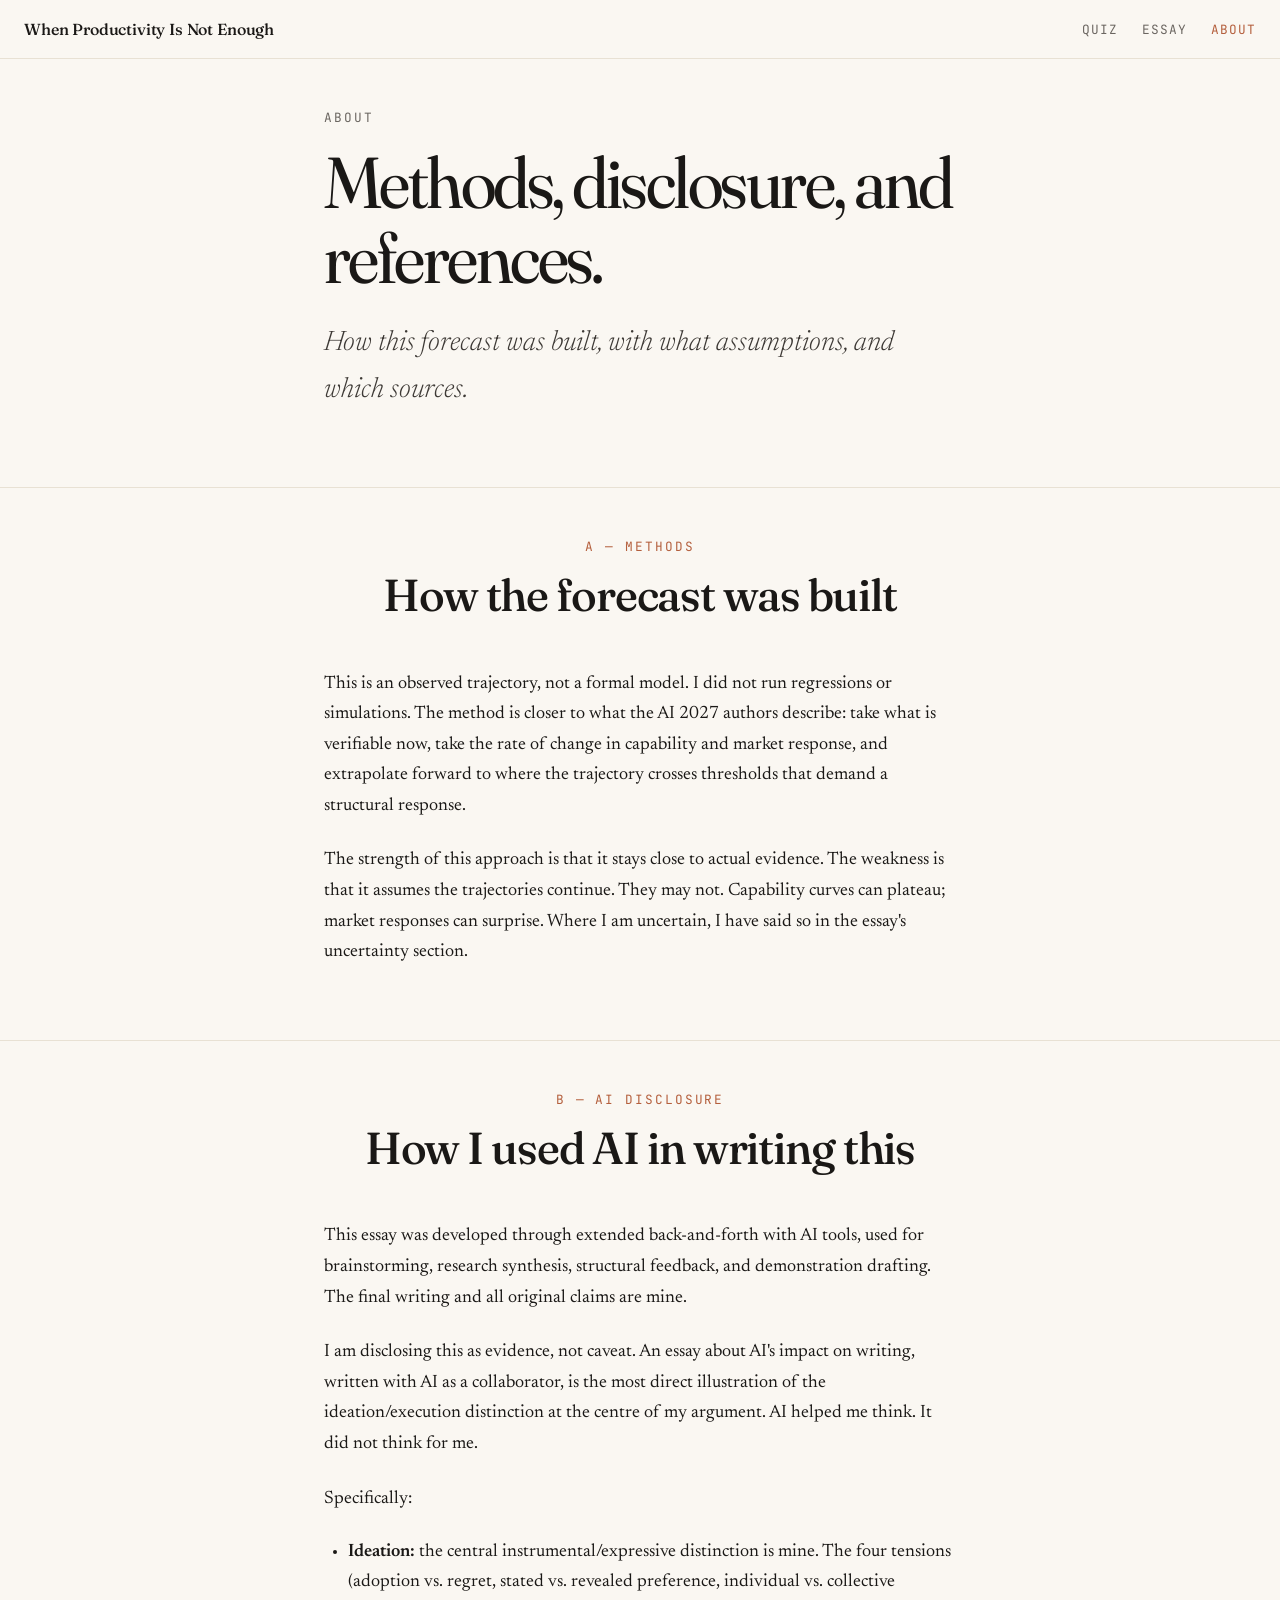
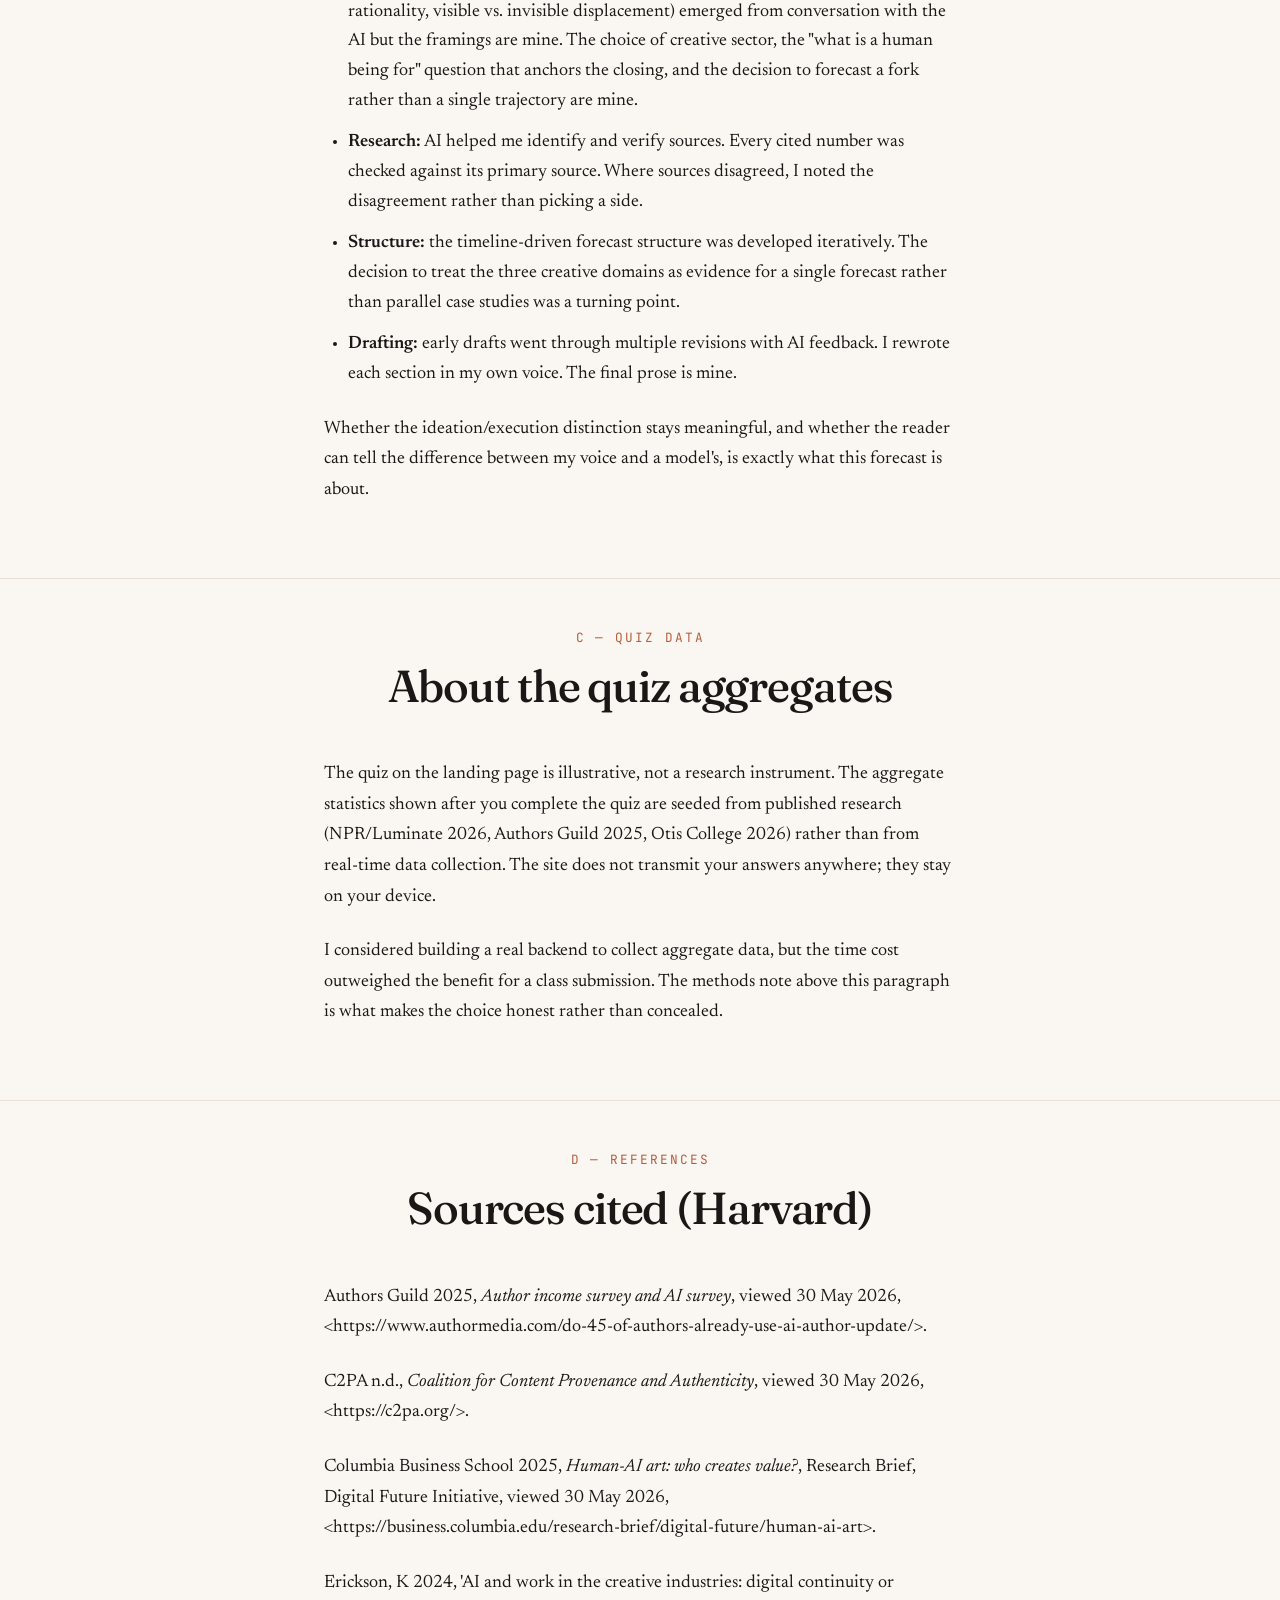
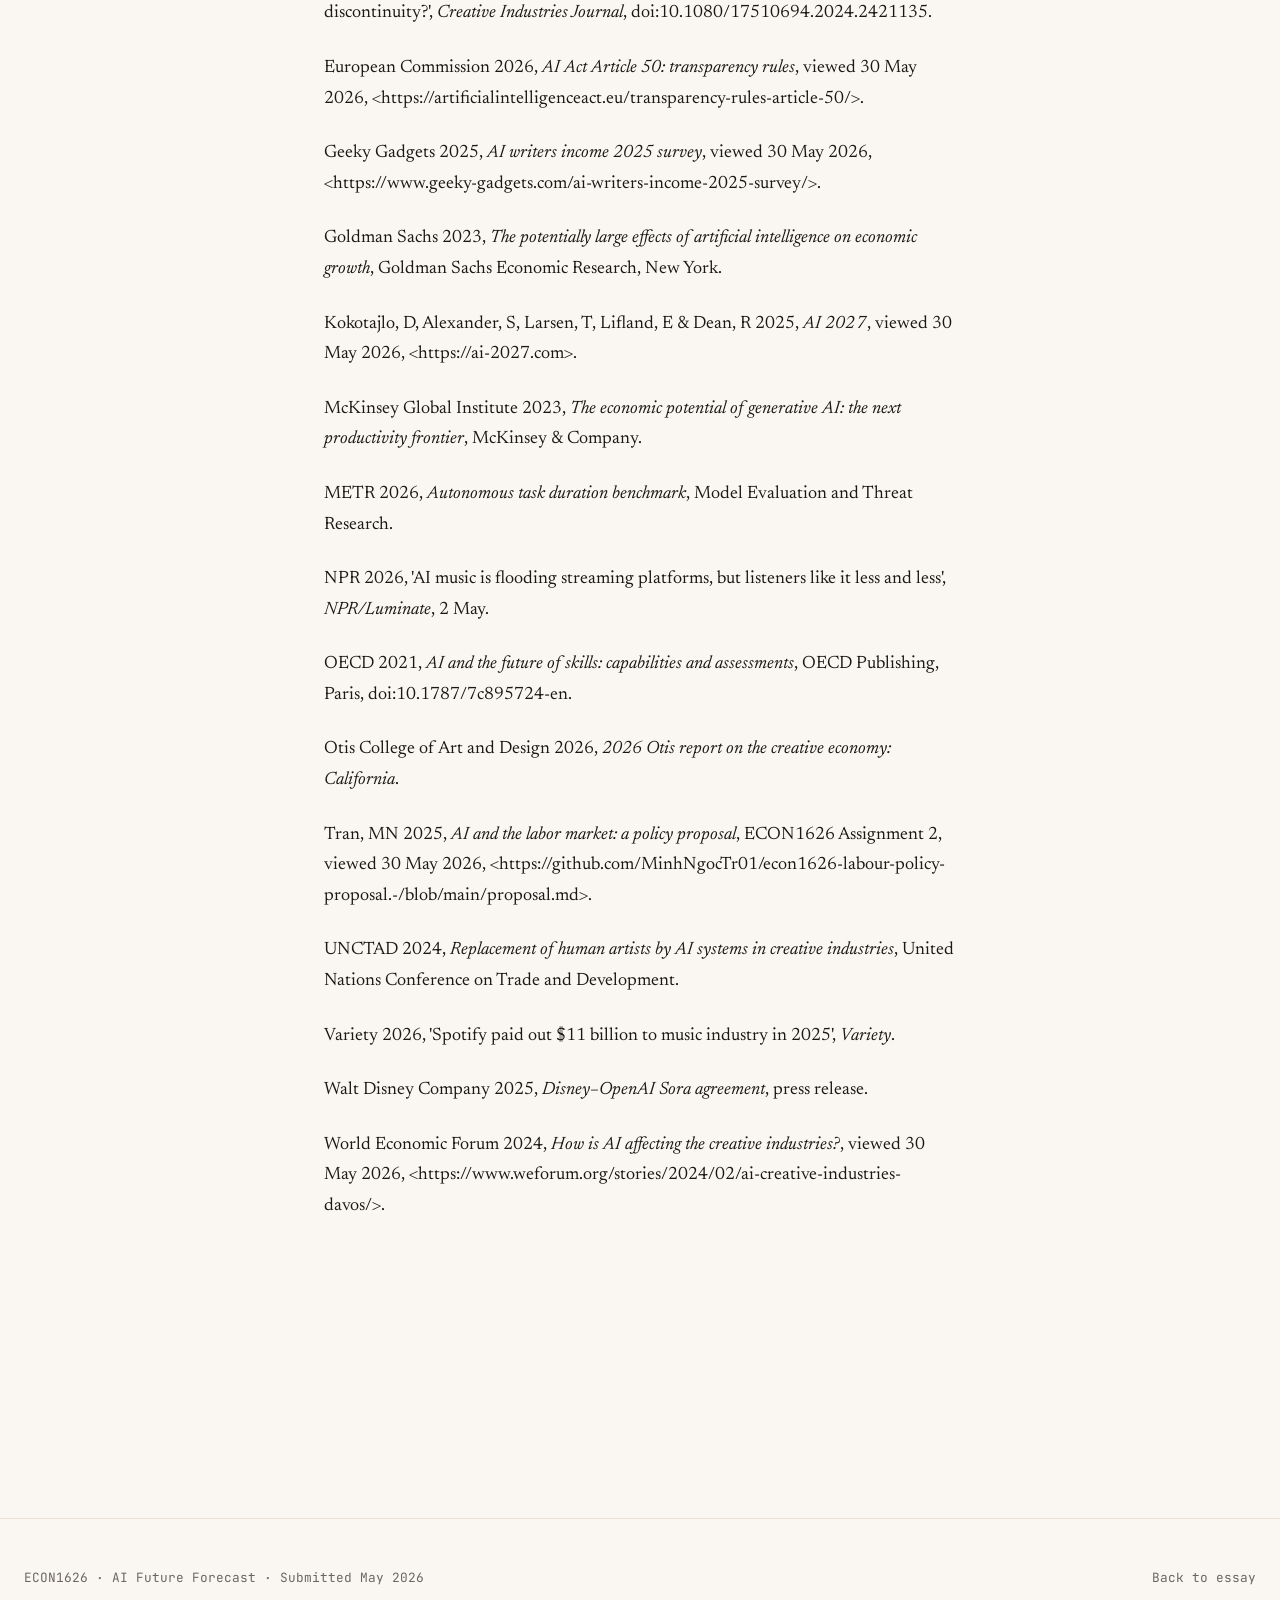
==== about.html @ c0d79f48 "Upload about.html file Methods, disclosure, and references." ====
<!DOCTYPE html>
<html lang="en">
<head>
  <meta charset="UTF-8" />
  <meta name="viewport" content="width=device-width, initial-scale=1.0" />
  <title>About — When Productivity Is Not Enough</title>
  <link rel="stylesheet" href="css/base.css" />
  <link rel="stylesheet" href="css/components.css" />
</head>
<body>

  <header class="site-header">
    <div class="site-header-inner">
      <a href="index.html" class="site-title">When Productivity Is Not Enough</a>
      <nav class="site-nav">
        <a href="index.html">Quiz</a>
        <a href="forecast.html">Essay</a>
        <a href="about.html" class="active">About</a>
      </nav>
    </div>
  </header>

  <main class="essay-body">
    <section class="hero">
      <div class="prose">
        <span class="label">About</span>
        <h1>Methods, disclosure, and references.</h1>
        <p class="subtitle">How this forecast was built, with what assumptions, and which sources.</p>
      </div>
    </section>

    <section>
      <div class="section-intro">
        <span class="label">A — Methods</span>
        <h2>How the forecast was built</h2>
      </div>
      <div class="prose">
        <p>This is an observed trajectory, not a formal model. I did not run regressions or simulations. The method is closer to what the AI 2027 authors describe: take what is verifiable now, take the rate of change in capability and market response, and extrapolate forward to where the trajectory crosses thresholds that demand a structural response.</p>

        <p>The strength of this approach is that it stays close to actual evidence. The weakness is that it assumes the trajectories continue. They may not. Capability curves can plateau; market responses can surprise. Where I am uncertain, I have said so in the essay's uncertainty section.</p>
      </div>
    </section>

    <section>
      <div class="section-intro">
        <span class="label">B — AI Disclosure</span>
        <h2>How I used AI in writing this</h2>
      </div>
      <div class="prose">
        <p>This essay was developed through extended back-and-forth with AI tools, used for brainstorming, research synthesis, structural feedback, and demonstration drafting. The final writing and all original claims are mine.</p>

        <p>I am disclosing this as evidence, not caveat. An essay about AI's impact on writing, written with AI as a collaborator, is the most direct illustration of the ideation/execution distinction at the centre of my argument. AI helped me think. It did not think for me.</p>

        <p>Specifically:</p>
        <ul>
          <li><strong>Ideation:</strong> the central instrumental/expressive distinction is mine. The four tensions (adoption vs. regret, stated vs. revealed preference, individual vs. collective rationality, visible vs. invisible displacement) emerged from conversation with the AI but the framings are mine. The choice of creative sector, the "what is a human being for" question that anchors the closing, and the decision to forecast a fork rather than a single trajectory are mine.</li>
          <li><strong>Research:</strong> AI helped me identify and verify sources. Every cited number was checked against its primary source. Where sources disagreed, I noted the disagreement rather than picking a side.</li>
          <li><strong>Structure:</strong> the timeline-driven forecast structure was developed iteratively. The decision to treat the three creative domains as evidence for a single forecast rather than parallel case studies was a turning point.</li>
          <li><strong>Drafting:</strong> early drafts went through multiple revisions with AI feedback. I rewrote each section in my own voice. The final prose is mine.</li>
        </ul>

        <p>Whether the ideation/execution distinction stays meaningful, and whether the reader can tell the difference between my voice and a model's, is exactly what this forecast is about.</p>
      </div>
    </section>

    <section>
      <div class="section-intro">
        <span class="label">C — Quiz Data</span>
        <h2>About the quiz aggregates</h2>
      </div>
      <div class="prose">
        <p>The quiz on the landing page is illustrative, not a research instrument. The aggregate statistics shown after you complete the quiz are seeded from published research (NPR/Luminate 2026, Authors Guild 2025, Otis College 2026) rather than from real-time data collection. The site does not transmit your answers anywhere; they stay on your device.</p>

        <p>I considered building a real backend to collect aggregate data, but the time cost outweighed the benefit for a class submission. The methods note above this paragraph is what makes the choice honest rather than concealed.</p>
      </div>
    </section>

    <section>
      <div class="section-intro">
        <span class="label">D — References</span>
        <h2>Sources cited (Harvard)</h2>
      </div>
      <div class="prose" style="font-size:var(--size-sm);line-height:1.6;">
        <p>Authors Guild 2025, <em>Author income survey and AI survey</em>, viewed 30 May 2026, &lt;https://www.authormedia.com/do-45-of-authors-already-use-ai-author-update/&gt;.</p>

        <p>C2PA n.d., <em>Coalition for Content Provenance and Authenticity</em>, viewed 30 May 2026, &lt;https://c2pa.org/&gt;.</p>

        <p>Columbia Business School 2025, <em>Human-AI art: who creates value?</em>, Research Brief, Digital Future Initiative, viewed 30 May 2026, &lt;https://business.columbia.edu/research-brief/digital-future/human-ai-art&gt;.</p>

        <p>Erickson, K 2024, 'AI and work in the creative industries: digital continuity or discontinuity?', <em>Creative Industries Journal</em>, doi:10.1080/17510694.2024.2421135.</p>

        <p>European Commission 2026, <em>AI Act Article 50: transparency rules</em>, viewed 30 May 2026, &lt;https://artificialintelligenceact.eu/transparency-rules-article-50/&gt;.</p>

        <p>Geeky Gadgets 2025, <em>AI writers income 2025 survey</em>, viewed 30 May 2026, &lt;https://www.geeky-gadgets.com/ai-writers-income-2025-survey/&gt;.</p>

        <p>Goldman Sachs 2023, <em>The potentially large effects of artificial intelligence on economic growth</em>, Goldman Sachs Economic Research, New York.</p>

        <p>Kokotajlo, D, Alexander, S, Larsen, T, Lifland, E &amp; Dean, R 2025, <em>AI 2027</em>, viewed 30 May 2026, &lt;https://ai-2027.com&gt;.</p>

        <p>McKinsey Global Institute 2023, <em>The economic potential of generative AI: the next productivity frontier</em>, McKinsey &amp; Company.</p>

        <p>METR 2026, <em>Autonomous task duration benchmark</em>, Model Evaluation and Threat Research.</p>

        <p>NPR 2026, 'AI music is flooding streaming platforms, but listeners like it less and less', <em>NPR/Luminate</em>, 2 May.</p>

        <p>OECD 2021, <em>AI and the future of skills: capabilities and assessments</em>, OECD Publishing, Paris, doi:10.1787/7c895724-en.</p>

        <p>Otis College of Art and Design 2026, <em>2026 Otis report on the creative economy: California</em>.</p>

        <p>Tran, MN 2025, <em>AI and the labor market: a policy proposal</em>, ECON1626 Assignment 2, viewed 30 May 2026, &lt;https://github.com/MinhNgocTr01/econ1626-labour-policy-proposal.-/blob/main/proposal.md&gt;.</p>

        <p>UNCTAD 2024, <em>Replacement of human artists by AI systems in creative industries</em>, United Nations Conference on Trade and Development.</p>

        <p>Variety 2026, 'Spotify paid out $11 billion to music industry in 2025', <em>Variety</em>.</p>

        <p>Walt Disney Company 2025, <em>Disney–OpenAI Sora agreement</em>, press release.</p>

        <p>World Economic Forum 2024, <em>How is AI affecting the creative industries?</em>, viewed 30 May 2026, &lt;https://www.weforum.org/stories/2024/02/ai-creative-industries-davos/&gt;.</p>
      </div>
    </section>

  </main>

  <footer class="site-footer">
    <div class="site-footer-inner">
      <div>ECON1626 · AI Future Forecast · Submitted May 2026</div>
      <div>
        <a href="forecast.html">Back to essay</a>
      </div>
    </div>
  </footer>

</body>
</html>
---- css/base.css ----
/* ===================================================================
   When Productivity Is Not Enough — Design System
   AI 2027 aesthetic: editorial seriousness, restrained palette
   =================================================================== */

/* Fonts: Newsreader (body), Fraunces (display), JetBrains Mono (data) */
@import url('https://fonts.googleapis.com/css2?family=Fraunces:opsz,wght@9..144,400;9..144,500;9..144,700&family=Newsreader:opsz,wght@6..72,300;6..72,400;6..72,500;6..72,600&family=JetBrains+Mono:wght@400;500&display=swap');

:root {
  /* Palette */
  --paper: #FAF7F2;
  --paper-shade: #F2EDE3;
  --ink: #1A1816;
  --ink-soft: #3D3935;
  --ink-mute: #6B6661;
  --ink-faint: #A8A29A;
  --line: #D9D2C5;
  --line-soft: #E8E1D4;

  --rust: #B45F3D;
  --rust-soft: #D4906B;
  --rust-faint: rgba(180, 95, 61, 0.08);

  --sage: #6B7F5C;
  --sage-soft: #94A082;
  --sage-faint: rgba(107, 127, 92, 0.08);

  /* Typography */
  --font-display: 'Fraunces', 'Newsreader', Georgia, serif;
  --font-body: 'Newsreader', Georgia, 'Times New Roman', serif;
  --font-mono: 'JetBrains Mono', 'Courier New', monospace;

  /* Type scale */
  --size-mega: clamp(2.8rem, 6vw, 4.5rem);
  --size-xl: clamp(2rem, 4vw, 2.8rem);
  --size-lg: clamp(1.4rem, 2.5vw, 1.75rem);
  --size-md: 1.25rem;
  --size-base: 1.125rem;
  --size-sm: 1rem;
  --size-xs: 0.875rem;
  --size-mono: 0.8rem;

  /* Spacing */
  --space-1: 0.25rem;
  --space-2: 0.5rem;
  --space-3: 0.75rem;
  --space-4: 1rem;
  --space-6: 1.5rem;
  --space-8: 2rem;
  --space-12: 3rem;
  --space-16: 4rem;
  --space-24: 6rem;
  --space-32: 8rem;

  /* Layout */
  --prose-width: 680px;
  --wide-width: 960px;
  --max-width: 1280px;

  /* Transitions */
  --ease: cubic-bezier(0.22, 1, 0.36, 1);
  --ease-quick: cubic-bezier(0.4, 0, 0.2, 1);
}

/* ===================================================================
   Reset & Base
   =================================================================== */

*, *::before, *::after {
  box-sizing: border-box;
  margin: 0;
  padding: 0;
}

html {
  font-size: 100%;
  scroll-behavior: smooth;
  -webkit-text-size-adjust: 100%;
}

body {
  background: var(--paper);
  color: var(--ink);
  font-family: var(--font-body);
  font-size: var(--size-base);
  line-height: 1.65;
  font-weight: 400;
  -webkit-font-smoothing: antialiased;
  -moz-osx-font-smoothing: grayscale;
  text-rendering: optimizeLegibility;
  overflow-x: hidden;
}

/* ===================================================================
   Typography
   =================================================================== */

h1, h2, h3, h4, h5, h6 {
  font-family: var(--font-display);
  font-weight: 500;
  line-height: 1.15;
  letter-spacing: -0.02em;
  color: var(--ink);
}

h1 {
  font-size: var(--size-mega);
  font-weight: 400;
  font-variation-settings: 'opsz' 90, 'SOFT' 30;
  letter-spacing: -0.035em;
  line-height: 1.05;
}

h2 {
  font-size: var(--size-xl);
  margin-top: var(--space-16);
  margin-bottom: var(--space-6);
  font-weight: 500;
  letter-spacing: -0.025em;
}

h3 {
  font-size: var(--size-lg);
  margin-top: var(--space-12);
  margin-bottom: var(--space-4);
  font-weight: 500;
}

h4 {
  font-size: var(--size-md);
  font-family: var(--font-body);
  font-weight: 600;
  margin-top: var(--space-8);
  margin-bottom: var(--space-3);
  letter-spacing: 0;
}

p {
  margin-bottom: var(--space-6);
  font-size: var(--size-base);
  line-height: 1.7;
}

p + p {
  text-indent: 0;
}

a {
  color: var(--ink);
  text-decoration: underline;
  text-decoration-color: var(--line);
  text-decoration-thickness: 1px;
  text-underline-offset: 3px;
  transition: text-decoration-color 0.2s var(--ease-quick);
}

a:hover {
  text-decoration-color: var(--rust);
}

strong, b {
  font-weight: 600;
}

em, i {
  font-style: italic;
}

blockquote {
  margin: var(--space-8) 0;
  padding-left: var(--space-6);
  border-left: 2px solid var(--rust);
  font-style: italic;
  color: var(--ink-soft);
}

code, .mono {
  font-family: var(--font-mono);
  font-size: var(--size-mono);
  letter-spacing: 0;
  color: var(--ink-soft);
}

ul, ol {
  margin: 0 0 var(--space-6) var(--space-6);
}

li {
  margin-bottom: var(--space-3);
  line-height: 1.65;
}

/* ===================================================================
   Layout containers
   =================================================================== */

.container {
  max-width: var(--max-width);
  margin: 0 auto;
  padding: 0 var(--space-6);
}

.prose {
  max-width: var(--prose-width);
  margin: 0 auto;
  padding: 0 var(--space-6);
}

.wide {
  max-width: var(--wide-width);
  margin: 0 auto;
  padding: 0 var(--space-6);
}

.full-bleed {
  width: 100%;
  margin-left: calc(-50vw + 50%);
  margin-right: calc(-50vw + 50%);
}

/* ===================================================================
   Site header / navigation
   =================================================================== */

.site-header {
  position: sticky;
  top: 0;
  z-index: 100;
  background: rgba(250, 247, 242, 0.95);
  backdrop-filter: blur(8px);
  border-bottom: 1px solid var(--line-soft);
  padding: var(--space-4) 0;
}

.site-header-inner {
  max-width: var(--max-width);
  margin: 0 auto;
  padding: 0 var(--space-6);
  display: flex;
  justify-content: space-between;
  align-items: center;
  gap: var(--space-6);
}

.site-title {
  font-family: var(--font-display);
  font-size: var(--size-sm);
  font-weight: 500;
  letter-spacing: -0.01em;
  color: var(--ink);
  text-decoration: none;
}

.site-title:hover {
  text-decoration: none;
}

.site-nav {
  display: flex;
  gap: var(--space-6);
  font-family: var(--font-mono);
  font-size: var(--size-mono);
  text-transform: uppercase;
  letter-spacing: 0.08em;
}

.site-nav a {
  color: var(--ink-mute);
  text-decoration: none;
  transition: color 0.2s var(--ease-quick);
}

.site-nav a:hover, .site-nav a.active {
  color: var(--rust);
}

/* ===================================================================
   Page hero / opening
   =================================================================== */

.hero {
  padding: var(--space-24) 0 var(--space-16);
  border-bottom: 1px solid var(--line-soft);
}

.hero .label {
  font-family: var(--font-mono);
  font-size: var(--size-mono);
  text-transform: uppercase;
  letter-spacing: 0.15em;
  color: var(--ink-mute);
  margin-bottom: var(--space-4);
  display: block;
}

.hero .subtitle {
  font-family: var(--font-body);
  font-size: var(--size-lg);
  font-style: italic;
  font-weight: 300;
  color: var(--ink-soft);
  margin-top: var(--space-6);
  max-width: 32em;
}

.hero .byline {
  margin-top: var(--space-12);
  font-family: var(--font-mono);
  font-size: var(--size-mono);
  text-transform: uppercase;
  letter-spacing: 0.1em;
  color: var(--ink-mute);
  display: flex;
  gap: var(--space-6);
  align-items: center;
}

.hero .byline span {
  display: inline-block;
}

.hero .byline .sep {
  color: var(--ink-faint);
}

/* ===================================================================
   Section markers
   =================================================================== */

.section-label {
  font-family: var(--font-mono);
  font-size: var(--size-mono);
  text-transform: uppercase;
  letter-spacing: 0.15em;
  color: var(--rust);
  margin-bottom: var(--space-3);
  display: block;
}

.section-divider {
  border: none;
  height: 1px;
  background: var(--line);
  margin: var(--space-16) auto;
  max-width: 80px;
}

.drop-cap::first-letter {
  font-family: var(--font-display);
  font-size: 4em;
  font-weight: 400;
  float: left;
  line-height: 0.85;
  margin: 0.05em 0.08em 0 0;
  color: var(--rust);
}

/* ===================================================================
   Inline data callouts
   =================================================================== */

.data-callout {
  display: inline-block;
  font-family: var(--font-mono);
  font-size: var(--size-mono);
  background: var(--rust-faint);
  color: var(--rust);
  padding: 0.1em 0.4em;
  border-radius: 2px;
  letter-spacing: 0;
}

.timestamp {
  font-family: var(--font-mono);
  font-size: var(--size-mono);
  text-transform: uppercase;
  letter-spacing: 0.1em;
  color: var(--ink-mute);
  display: block;
  margin-bottom: var(--space-2);
}

/* ===================================================================
   Buttons
   =================================================================== */

.btn {
  display: inline-flex;
  align-items: center;
  justify-content: center;
  gap: var(--space-3);
  font-family: var(--font-mono);
  font-size: var(--size-mono);
  text-transform: uppercase;
  letter-spacing: 0.12em;
  padding: var(--space-4) var(--space-8);
  background: var(--ink);
  color: var(--paper);
  border: 1px solid var(--ink);
  text-decoration: none;
  cursor: pointer;
  transition: all 0.25s var(--ease);
}

.btn:hover {
  background: var(--rust);
  border-color: var(--rust);
  text-decoration: none;
  color: var(--paper);
}

.btn-ghost {
  background: transparent;
  color: var(--ink);
}

.btn-ghost:hover {
  background: var(--ink);
  color: var(--paper);
}

.btn-small {
  padding: var(--space-2) var(--space-4);
  font-size: 0.7rem;
}

/* ===================================================================
   Footer
   =================================================================== */

.site-footer {
  margin-top: var(--space-32);
  padding: var(--space-12) 0 var(--space-8);
  border-top: 1px solid var(--line-soft);
  font-family: var(--font-mono);
  font-size: var(--size-mono);
  color: var(--ink-mute);
}

.site-footer-inner {
  max-width: var(--max-width);
  margin: 0 auto;
  padding: 0 var(--space-6);
  display: flex;
  justify-content: space-between;
  align-items: center;
  flex-wrap: wrap;
  gap: var(--space-4);
}

.site-footer a {
  color: var(--ink-mute);
  text-decoration: none;
}

.site-footer a:hover {
  color: var(--rust);
}

/* ===================================================================
   Animations
   =================================================================== */

@keyframes fadeIn {
  from { opacity: 0; transform: translateY(8px); }
  to { opacity: 1; transform: translateY(0); }
}

@keyframes slowFadeIn {
  from { opacity: 0; }
  to { opacity: 1; }
}

@keyframes drawLine {
  from { stroke-dashoffset: 1000; }
  to { stroke-dashoffset: 0; }
}

.fade-in {
  animation: fadeIn 0.8s var(--ease) both;
}

.fade-in-1 { animation-delay: 0.1s; }
.fade-in-2 { animation-delay: 0.3s; }
.fade-in-3 { animation-delay: 0.5s; }
.fade-in-4 { animation-delay: 0.7s; }
.fade-in-5 { animation-delay: 0.9s; }

@media (prefers-reduced-motion: reduce) {
  *, *::before, *::after {
    animation-duration: 0.01ms !important;
    transition-duration: 0.01ms !important;
    scroll-behavior: auto !important;
  }
}

/* ===================================================================
   Responsive
   =================================================================== */

@media (max-width: 640px) {
  body { font-size: 1.05rem; }
  .hero { padding: var(--space-16) 0 var(--space-12); }
  .site-nav { gap: var(--space-4); }
  .site-header-inner { gap: var(--space-3); }
}
---- css/components.css ----
/* ===================================================================
   Component-specific styles
   =================================================================== */

/* ===================================================================
   QUIZ — landing experience
   =================================================================== */

.quiz-page {
  min-height: 100vh;
  display: flex;
  flex-direction: column;
}

.quiz-intro {
  flex: 1;
  display: flex;
  flex-direction: column;
  justify-content: center;
  align-items: center;
  padding: var(--space-16) var(--space-6);
  text-align: center;
  min-height: 80vh;
}

.quiz-intro .label {
  font-family: var(--font-mono);
  font-size: var(--size-mono);
  text-transform: uppercase;
  letter-spacing: 0.2em;
  color: var(--rust);
  margin-bottom: var(--space-8);
}

.quiz-intro h1 {
  max-width: 16em;
  margin-bottom: var(--space-6);
  font-size: clamp(2.2rem, 5vw, 3.8rem);
}

.quiz-intro .sub {
  max-width: 30em;
  font-size: var(--size-md);
  color: var(--ink-soft);
  line-height: 1.5;
  margin-bottom: var(--space-12);
  font-style: italic;
}

.quiz-intro .skip-hint {
  margin-top: var(--space-16);
  font-family: var(--font-mono);
  font-size: var(--size-mono);
  color: var(--ink-faint);
  letter-spacing: 0.1em;
}

.quiz-intro .skip-hint a {
  color: var(--ink-mute);
}

.quiz-progress {
  display: flex;
  justify-content: center;
  gap: var(--space-3);
  padding: var(--space-6) 0;
  font-family: var(--font-mono);
  font-size: var(--size-mono);
  color: var(--ink-mute);
  letter-spacing: 0.1em;
  text-transform: uppercase;
  border-bottom: 1px solid var(--line-soft);
}

.quiz-progress .step {
  padding: var(--space-2) var(--space-4);
  border-bottom: 2px solid transparent;
  opacity: 0.4;
  transition: all 0.3s var(--ease);
}

.quiz-progress .step.active {
  opacity: 1;
  border-bottom-color: var(--rust);
  color: var(--ink);
}

.quiz-progress .step.done {
  opacity: 0.7;
  color: var(--sage);
}

/* Round card */
.quiz-round {
  max-width: 980px;
  margin: 0 auto;
  padding: var(--space-12) var(--space-6);
  animation: fadeIn 0.5s var(--ease) both;
}

.quiz-round .domain-tag {
  font-family: var(--font-mono);
  font-size: var(--size-mono);
  text-transform: uppercase;
  letter-spacing: 0.15em;
  color: var(--rust);
  text-align: center;
  margin-bottom: var(--space-4);
}

.quiz-round .question {
  font-family: var(--font-display);
  font-size: clamp(1.4rem, 3vw, 2rem);
  text-align: center;
  max-width: 22em;
  margin: 0 auto var(--space-8);
  line-height: 1.3;
  letter-spacing: -0.01em;
}

.quiz-round .question-sub {
  font-family: var(--font-body);
  font-size: var(--size-base);
  text-align: center;
  color: var(--ink-mute);
  margin-bottom: var(--space-12);
  font-style: italic;
}

/* Pair grid */
.pair-grid {
  display: grid;
  grid-template-columns: 1fr 1fr;
  gap: var(--space-6);
  margin-bottom: var(--space-8);
}

.pair-option {
  background: var(--paper);
  border: 1px solid var(--line);
  padding: var(--space-6);
  cursor: pointer;
  transition: all 0.25s var(--ease);
  display: flex;
  flex-direction: column;
  gap: var(--space-4);
  position: relative;
  text-align: left;
  font-family: var(--font-body);
}

.pair-option:hover {
  border-color: var(--ink-mute);
  transform: translateY(-2px);
  box-shadow: 0 8px 20px rgba(26, 24, 22, 0.08);
}

.pair-option.selected {
  border-color: var(--rust);
  background: var(--rust-faint);
}

.pair-option.revealed-human {
  border-color: var(--sage);
  background: var(--sage-faint);
}

.pair-option.revealed-ai {
  border-color: var(--rust);
  background: var(--rust-faint);
}

.pair-option .option-label {
  font-family: var(--font-mono);
  font-size: var(--size-mono);
  text-transform: uppercase;
  letter-spacing: 0.1em;
  color: var(--ink-mute);
}

.pair-option .option-media {
  aspect-ratio: 4 / 3;
  background: var(--paper-shade);
  background-image: linear-gradient(135deg, var(--paper-shade) 0%, var(--line-soft) 100%);
  display: flex;
  align-items: center;
  justify-content: center;
  font-family: var(--font-mono);
  font-size: var(--size-mono);
  color: var(--ink-faint);
  text-align: center;
  padding: var(--space-4);
  border: 1px dashed var(--line);
  margin-bottom: var(--space-2);
}

.pair-option .option-media img {
  width: 100%;
  height: 100%;
  object-fit: cover;
  display: block;
}

.pair-option .option-text {
  font-family: var(--font-body);
  font-size: var(--size-sm);
  line-height: 1.6;
  color: var(--ink-soft);
  font-style: italic;
}

.pair-option audio {
  width: 100%;
  margin-top: var(--space-2);
}

.pair-option .verdict {
  position: absolute;
  top: var(--space-3);
  right: var(--space-3);
  font-family: var(--font-mono);
  font-size: var(--size-mono);
  padding: var(--space-1) var(--space-3);
  text-transform: uppercase;
  letter-spacing: 0.1em;
  opacity: 0;
  transition: opacity 0.4s var(--ease);
}

.pair-option.revealed-human .verdict {
  background: var(--sage);
  color: var(--paper);
  opacity: 1;
}

.pair-option.revealed-ai .verdict {
  background: var(--rust);
  color: var(--paper);
  opacity: 1;
}

/* Round 2/3 preference and WTP controls */
.preference-buttons {
  display: flex;
  flex-wrap: wrap;
  gap: var(--space-3);
  justify-content: center;
  margin-bottom: var(--space-6);
}

.preference-buttons button {
  font-family: var(--font-body);
  font-size: var(--size-sm);
  padding: var(--space-3) var(--space-6);
  background: var(--paper);
  border: 1px solid var(--line);
  cursor: pointer;
  transition: all 0.2s var(--ease);
  letter-spacing: 0;
  text-transform: none;
  color: var(--ink);
}

.preference-buttons button:hover {
  border-color: var(--ink-mute);
}

.preference-buttons button.selected {
  background: var(--ink);
  color: var(--paper);
  border-color: var(--ink);
}

.wtp-control {
  text-align: center;
  margin: var(--space-8) 0;
}

.wtp-control label {
  font-family: var(--font-mono);
  font-size: var(--size-mono);
  text-transform: uppercase;
  letter-spacing: 0.1em;
  color: var(--ink-mute);
  display: block;
  margin-bottom: var(--space-4);
}

.wtp-control input[type="range"] {
  width: 100%;
  max-width: 400px;
  margin: 0 auto;
  display: block;
}

.wtp-value {
  font-family: var(--font-mono);
  font-size: 1.5rem;
  color: var(--rust);
  margin-top: var(--space-3);
  font-weight: 500;
}

/* Action row */
.quiz-actions {
  display: flex;
  justify-content: center;
  gap: var(--space-4);
  margin-top: var(--space-8);
}

/* Results screen */
.quiz-results {
  max-width: 720px;
  margin: 0 auto;
  padding: var(--space-16) var(--space-6);
  animation: fadeIn 0.8s var(--ease) both;
}

.quiz-results h2 {
  text-align: center;
  margin-bottom: var(--space-12);
  font-size: clamp(1.8rem, 4vw, 2.6rem);
}

.result-card {
  background: var(--paper-shade);
  padding: var(--space-8);
  margin-bottom: var(--space-6);
  border-left: 3px solid var(--rust);
}

.result-card .domain {
  font-family: var(--font-mono);
  font-size: var(--size-mono);
  text-transform: uppercase;
  letter-spacing: 0.15em;
  color: var(--rust);
  margin-bottom: var(--space-3);
}

.result-card .stat {
  font-family: var(--font-display);
  font-size: 2rem;
  font-weight: 500;
  line-height: 1.1;
  margin-bottom: var(--space-3);
  color: var(--ink);
}

.result-card .stat-context {
  font-size: var(--size-sm);
  color: var(--ink-mute);
  font-style: italic;
}

.results-cta {
  text-align: center;
  margin-top: var(--space-12);
}

.results-cta .lead-in {
  font-family: var(--font-body);
  font-size: var(--size-md);
  color: var(--ink-soft);
  margin-bottom: var(--space-6);
  font-style: italic;
  max-width: 28em;
  margin-left: auto;
  margin-right: auto;
}

/* Responsive quiz */
@media (max-width: 720px) {
  .pair-grid {
    grid-template-columns: 1fr;
    gap: var(--space-4);
  }
  .quiz-round { padding: var(--space-8) var(--space-4); }
}

/* ===================================================================
   ESSAY — section styling
   =================================================================== */

.essay-body {
  padding-bottom: var(--space-24);
}

.essay-body section {
  padding: var(--space-12) 0;
}

.essay-body section:not(:last-child) {
  border-bottom: 1px solid var(--line-soft);
}

.essay-body .section-intro {
  max-width: var(--prose-width);
  margin: 0 auto;
  padding: 0 var(--space-6) var(--space-8);
  text-align: center;
}

.essay-body .section-intro h2 {
  margin-top: 0;
  margin-bottom: var(--space-4);
}

.essay-body .section-intro .label {
  font-family: var(--font-mono);
  font-size: var(--size-mono);
  text-transform: uppercase;
  letter-spacing: 0.15em;
  color: var(--rust);
  margin-bottom: var(--space-3);
  display: block;
}

/* In-text citations */
.cite {
  font-family: var(--font-mono);
  font-size: 0.7em;
  color: var(--ink-mute);
  vertical-align: super;
}

/* Pull-quote */
.pull-quote {
  margin: var(--space-12) auto;
  max-width: 32em;
  text-align: center;
  font-family: var(--font-display);
  font-size: clamp(1.4rem, 3vw, 2rem);
  font-weight: 400;
  font-style: italic;
  line-height: 1.3;
  color: var(--ink);
  letter-spacing: -0.01em;
}

.pull-quote::before {
  content: "";
  display: block;
  width: 40px;
  height: 1px;
  background: var(--rust);
  margin: 0 auto var(--space-4);
}

.pull-quote::after {
  content: "";
  display: block;
  width: 40px;
  height: 1px;
  background: var(--rust);
  margin: var(--space-4) auto 0;
}

/* Quarterly forecast block */
.forecast-quarter {
  margin-bottom: var(--space-12);
}

.forecast-quarter .quarter-header {
  display: flex;
  align-items: baseline;
  gap: var(--space-4);
  margin-bottom: var(--space-4);
  border-bottom: 1px solid var(--line-soft);
  padding-bottom: var(--space-3);
}

.forecast-quarter .quarter-label {
  font-family: var(--font-mono);
  font-size: var(--size-mono);
  text-transform: uppercase;
  letter-spacing: 0.15em;
  color: var(--rust);
  font-weight: 500;
}

.forecast-quarter .quarter-title {
  font-family: var(--font-display);
  font-size: var(--size-md);
  font-weight: 500;
  color: var(--ink);
  letter-spacing: -0.01em;
}

/* Path A / Path B differentiation */
.path-a { --path-accent: var(--sage); }
.path-b { --path-accent: var(--rust); }

.path-a .quarter-label,
.path-a .section-intro .label { color: var(--sage); }

.path-b .quarter-label,
.path-b .section-intro .label { color: var(--rust); }

.path-marker {
  display: inline-block;
  font-family: var(--font-mono);
  font-size: var(--size-mono);
  text-transform: uppercase;
  letter-spacing: 0.15em;
  padding: var(--space-2) var(--space-4);
  border: 1px solid currentColor;
  color: var(--path-accent);
  margin-bottom: var(--space-4);
}

/* ===================================================================
   INTERACTIVE COMPONENTS (placeholders for incremental build)
   =================================================================== */

.viz-container {
  margin: var(--space-16) auto;
  max-width: var(--wide-width);
  padding: 0 var(--space-6);
}

.viz-container.full-bleed {
  max-width: 100%;
  padding: 0;
}

.viz-caption {
  font-family: var(--font-mono);
  font-size: var(--size-mono);
  text-transform: uppercase;
  letter-spacing: 0.1em;
  color: var(--ink-mute);
  text-align: center;
  margin-top: var(--space-4);
}

/* Baseline dashboard cards */
.baseline-grid {
  display: grid;
  grid-template-columns: repeat(auto-fit, minmax(220px, 1fr));
  gap: var(--space-4);
  margin: var(--space-8) auto;
  max-width: var(--wide-width);
  padding: 0 var(--space-6);
}

.baseline-card {
  background: var(--paper);
  border: 1px solid var(--line);
  padding: var(--space-6);
  position: relative;
}

.baseline-card::before {
  content: "";
  position: absolute;
  top: 0;
  left: 0;
  width: 30px;
  height: 2px;
  background: var(--rust);
}

.baseline-card .domain {
  font-family: var(--font-mono);
  font-size: var(--size-mono);
  text-transform: uppercase;
  letter-spacing: 0.15em;
  color: var(--ink-mute);
  margin-bottom: var(--space-3);
}

.baseline-card .big-stat {
  font-family: var(--font-display);
  font-size: 2.4rem;
  font-weight: 500;
  line-height: 1;
  color: var(--ink);
  margin-bottom: var(--space-2);
  letter-spacing: -0.03em;
}

.baseline-card .stat-label {
  font-size: var(--size-sm);
  color: var(--ink-soft);
  line-height: 1.4;
  font-style: italic;
}

.baseline-card .market-line {
  margin-top: var(--space-4);
  padding-top: var(--space-3);
  border-top: 1px dashed var(--line);
  font-family: var(--font-mono);
  font-size: var(--size-mono);
  color: var(--rust);
}

/* Split-screen (thesis opener) */
.split-screen {
  display: grid;
  grid-template-columns: 1fr 1fr;
  margin: var(--space-12) 0;
  border: 1px solid var(--line);
}

.split-side {
  padding: var(--space-8);
  background: var(--paper);
  cursor: pointer;
  transition: background 0.3s var(--ease);
  text-align: center;
  position: relative;
}

.split-side:first-child {
  border-right: 1px solid var(--line);
}

.split-side:hover {
  background: var(--paper-shade);
}

.split-side .split-label {
  font-family: var(--font-mono);
  font-size: var(--size-mono);
  text-transform: uppercase;
  letter-spacing: 0.15em;
  color: var(--ink-mute);
  margin-bottom: var(--space-4);
}

.split-side .split-content {
  font-family: var(--font-display);
  font-size: var(--size-md);
  font-style: italic;
  color: var(--ink-soft);
  margin-bottom: var(--space-6);
  min-height: 6em;
  display: flex;
  align-items: center;
  justify-content: center;
}

.split-side .split-vote {
  font-family: var(--font-mono);
  font-size: var(--size-mono);
  color: var(--ink-mute);
  text-transform: uppercase;
  letter-spacing: 0.1em;
}

.split-side.voted .split-vote {
  color: var(--rust);
}

.split-question {
  font-family: var(--font-display);
  font-size: var(--size-lg);
  text-align: center;
  margin: var(--space-8) 0 var(--space-4);
  font-style: italic;
  color: var(--ink);
}

@media (max-width: 720px) {
  .split-screen { grid-template-columns: 1fr; }
  .split-side:first-child { border-right: none; border-bottom: 1px solid var(--line); }
}

/* ===================================================================
   The Fork — branching tree
   =================================================================== */

.fork-viz {
  margin: var(--space-12) auto;
  text-align: center;
  padding: var(--space-8) var(--space-6);
}

.fork-svg {
  max-width: 100%;
  height: auto;
}

.fork-paths {
  display: grid;
  grid-template-columns: 1fr 1fr;
  gap: var(--space-6);
  margin-top: var(--space-8);
  max-width: var(--wide-width);
  margin-left: auto;
  margin-right: auto;
}

.fork-path-card {
  padding: var(--space-6);
  border: 1px solid var(--line);
  background: var(--paper);
  transition: all 0.3s var(--ease);
  cursor: pointer;
  text-align: left;
  text-decoration: none;
  color: var(--ink);
}

.fork-path-card:hover {
  transform: translateY(-3px);
  box-shadow: 0 8px 24px rgba(26, 24, 22, 0.1);
  text-decoration: none;
}

.fork-path-card.path-a:hover { border-color: var(--sage); }
.fork-path-card.path-b:hover { border-color: var(--rust); }

.fork-path-card .path-tag {
  font-family: var(--font-mono);
  font-size: var(--size-mono);
  text-transform: uppercase;
  letter-spacing: 0.15em;
  margin-bottom: var(--space-3);
}

.fork-path-card.path-a .path-tag { color: var(--sage); }
.fork-path-card.path-b .path-tag { color: var(--rust); }

.fork-path-card .path-title {
  font-family: var(--font-display);
  font-size: var(--size-md);
  font-weight: 500;
  margin-bottom: var(--space-3);
  letter-spacing: -0.01em;
}

.fork-path-card .path-summary {
  font-size: var(--size-sm);
  color: var(--ink-soft);
  line-height: 1.5;
  font-style: italic;
}

@media (max-width: 720px) {
  .fork-paths { grid-template-columns: 1fr; }
}

/* ===================================================================
   Closing artifact
   =================================================================== */

.closing-artifact {
  margin: var(--space-24) auto var(--space-16);
  text-align: center;
  padding: 0 var(--space-6);
}

.closing-artifact .frame {
  max-width: 480px;
  margin: 0 auto;
  aspect-ratio: 3 / 2;
  background: var(--paper-shade);
  border: 1px solid var(--line);
  display: flex;
  align-items: center;
  justify-content: center;
  position: relative;
  overflow: hidden;
}

.closing-artifact .frame::before {
  content: "";
  position: absolute;
  inset: var(--space-4);
  border: 1px solid var(--line);
}

.closing-artifact .frame-text {
  font-family: var(--font-display);
  font-size: var(--size-md);
  font-style: italic;
  color: var(--ink-mute);
  letter-spacing: -0.01em;
}
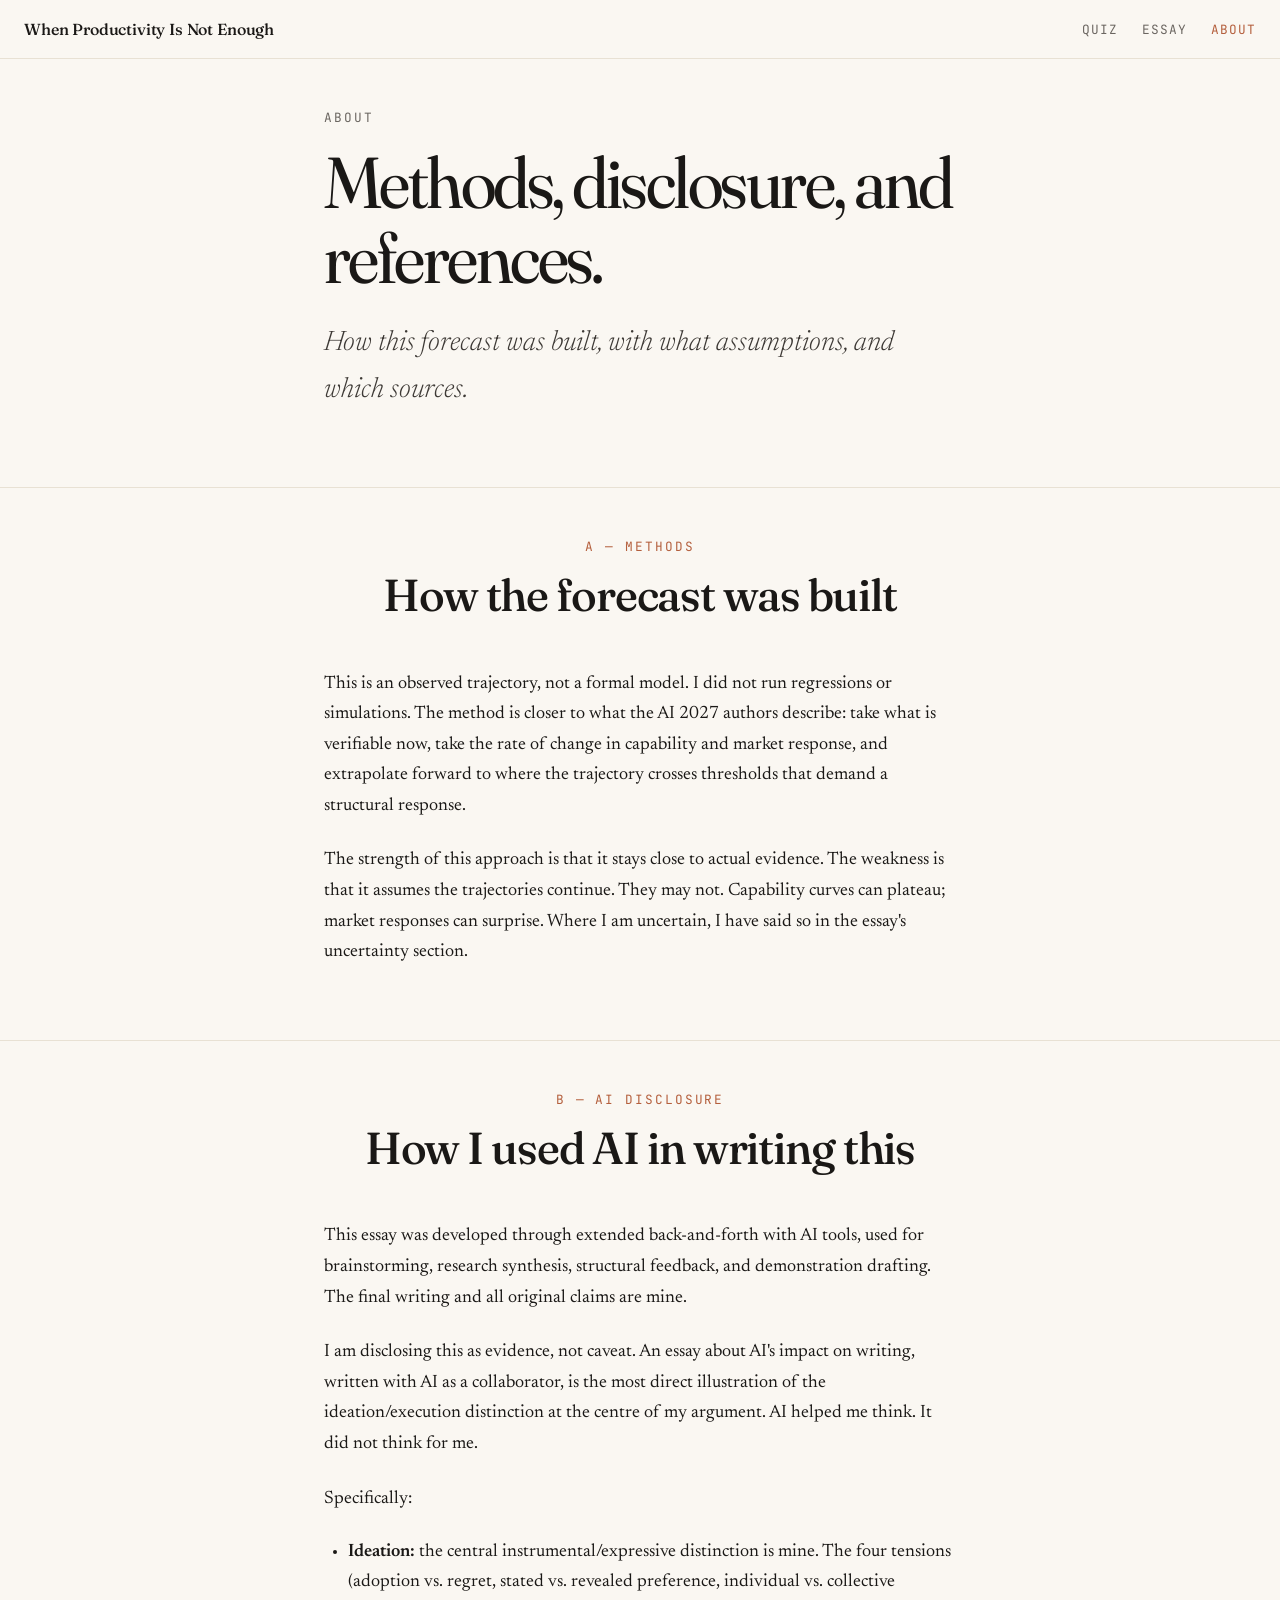
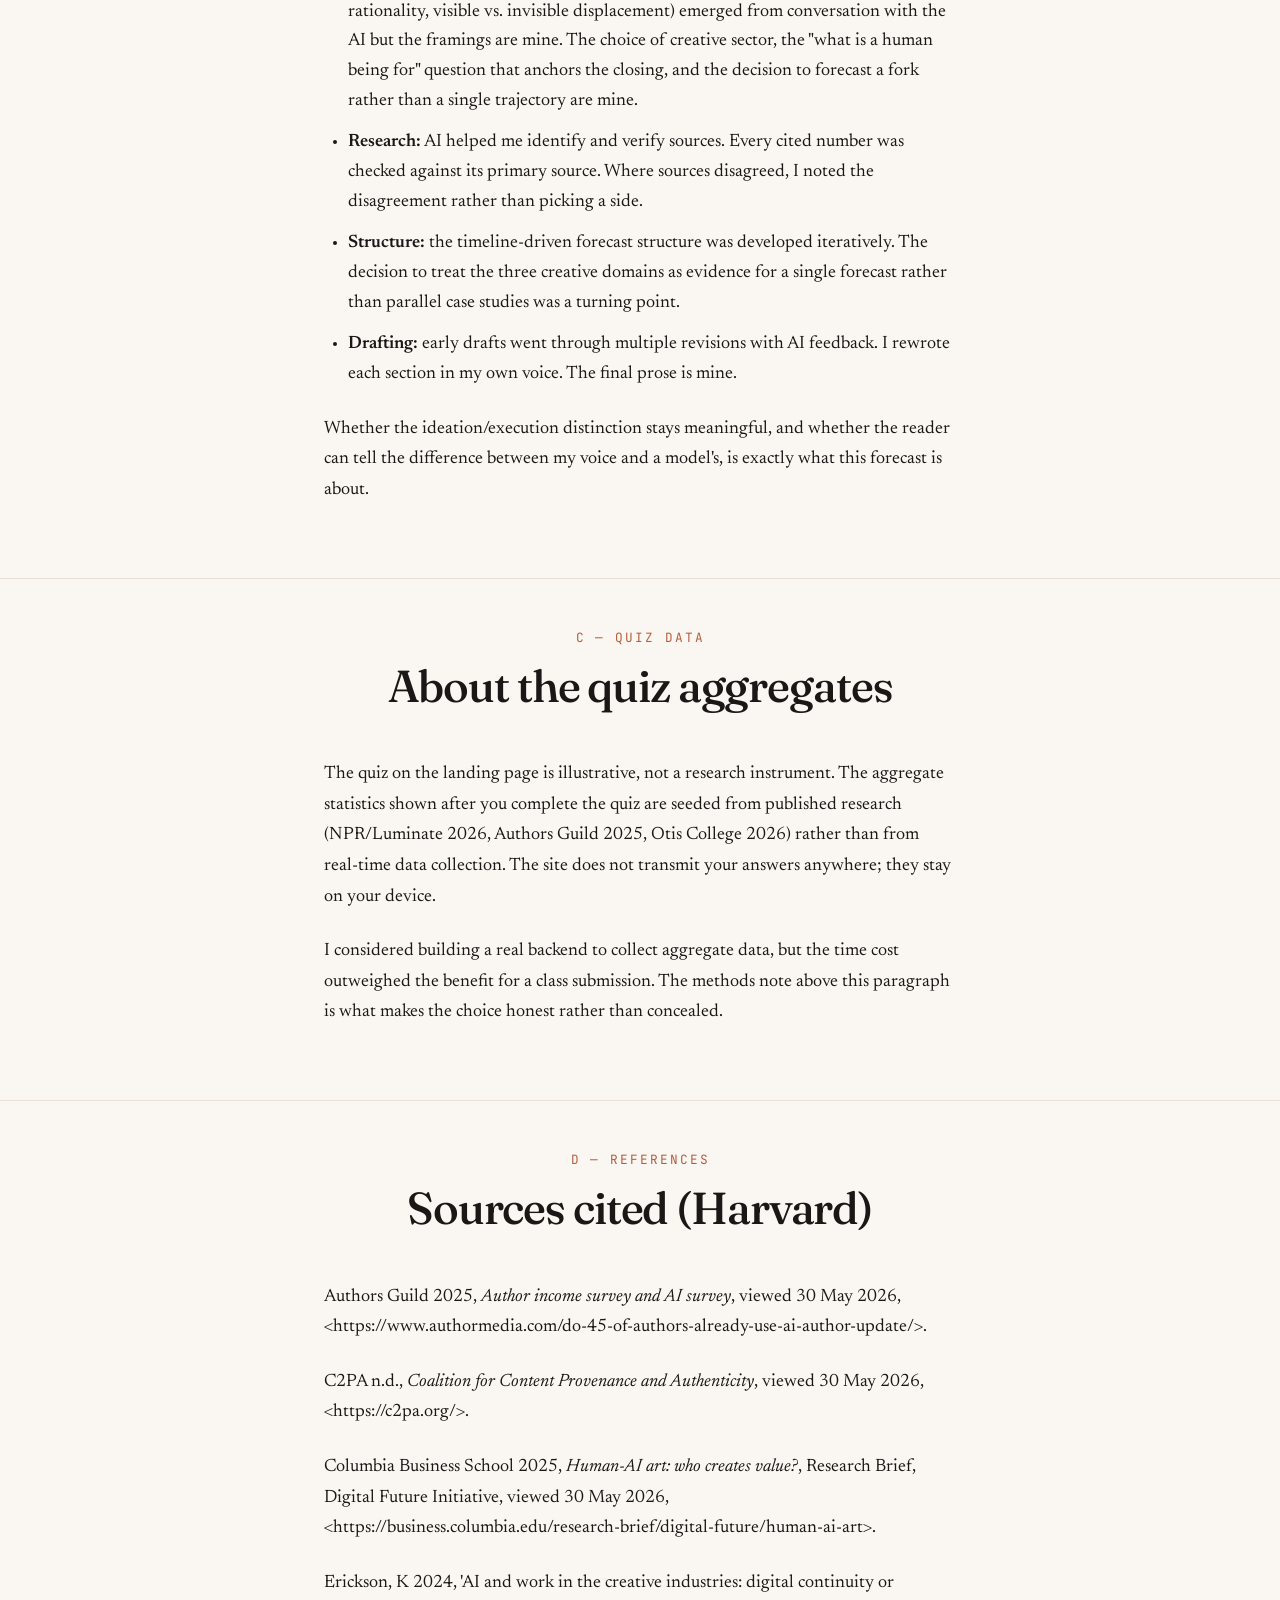
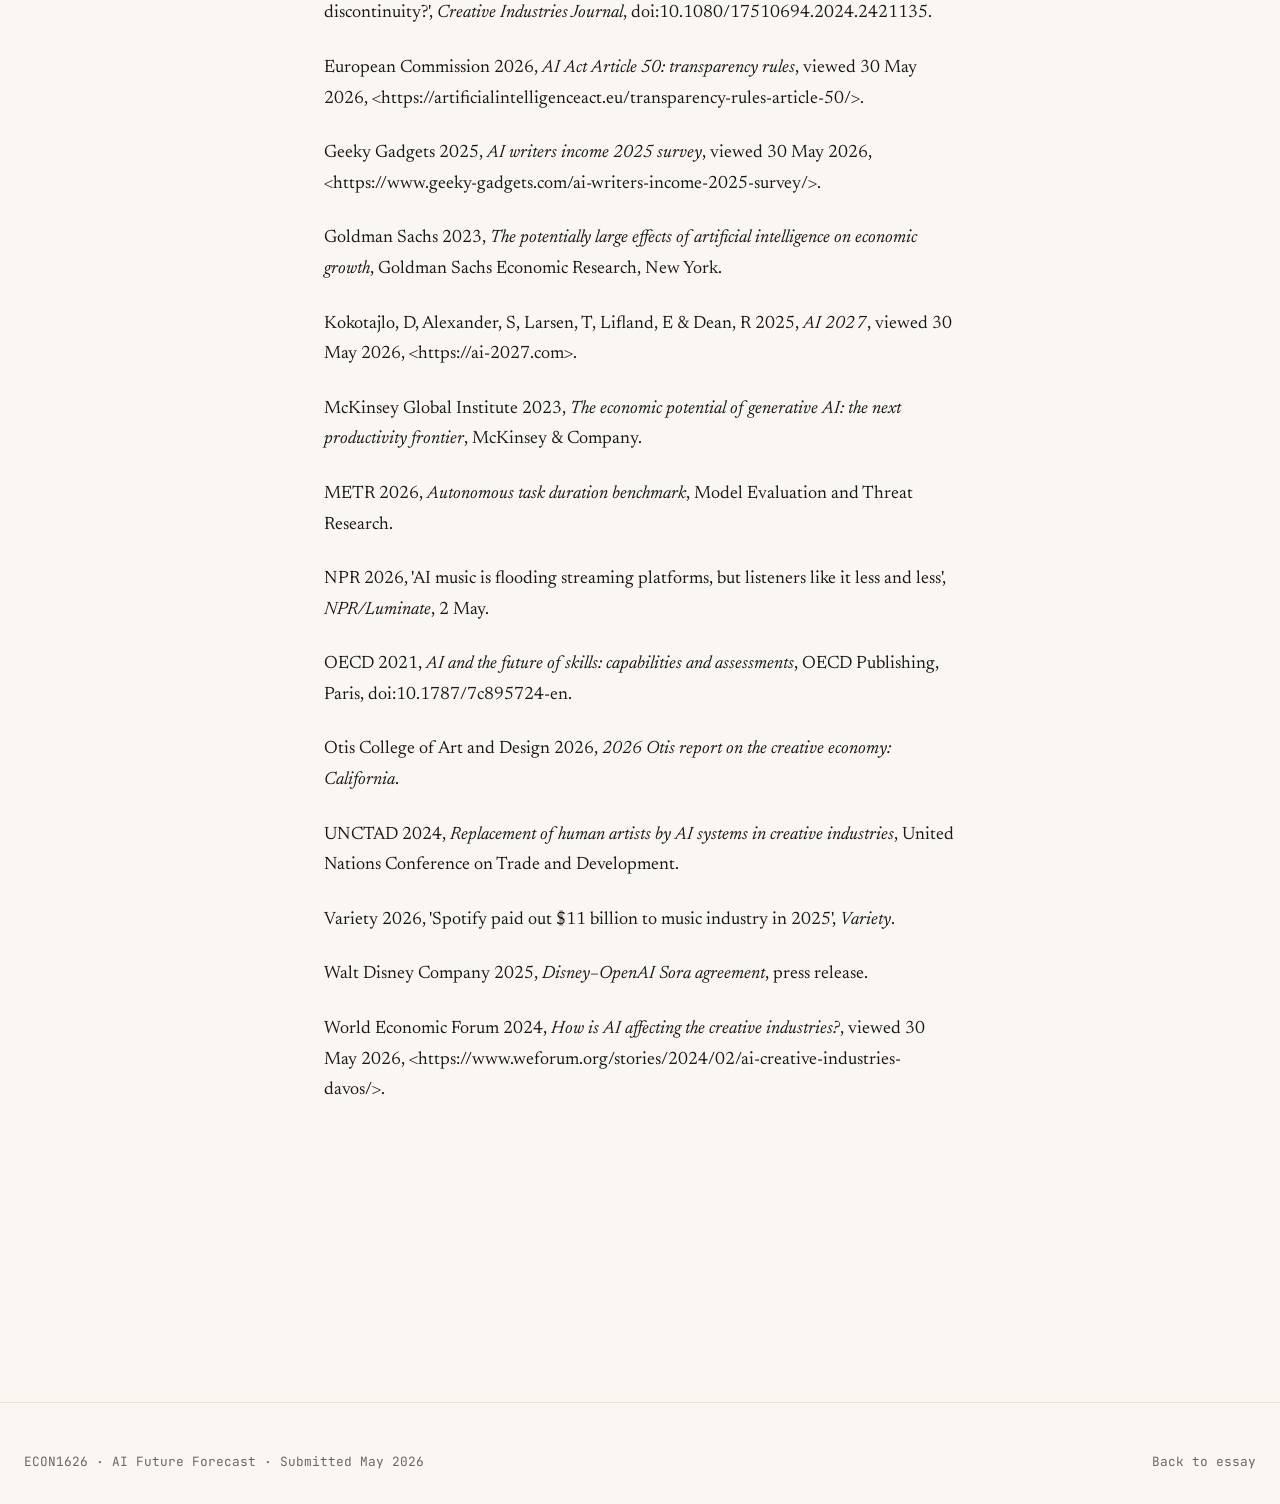
==== commit 67b2451c: "Update references list" ====
--- a/about.html
+++ b/about.html
@@ -107,8 +107,6 @@
 
         <p>Otis College of Art and Design 2026, <em>2026 Otis report on the creative economy: California</em>.</p>
 
-        <p>Tran, MN 2025, <em>AI and the labor market: a policy proposal</em>, ECON1626 Assignment 2, viewed 30 May 2026, &lt;https://github.com/MinhNgocTr01/econ1626-labour-policy-proposal.-/blob/main/proposal.md&gt;.</p>
-
         <p>UNCTAD 2024, <em>Replacement of human artists by AI systems in creative industries</em>, United Nations Conference on Trade and Development.</p>
 
         <p>Variety 2026, 'Spotify paid out $11 billion to music industry in 2025', <em>Variety</em>.</p>
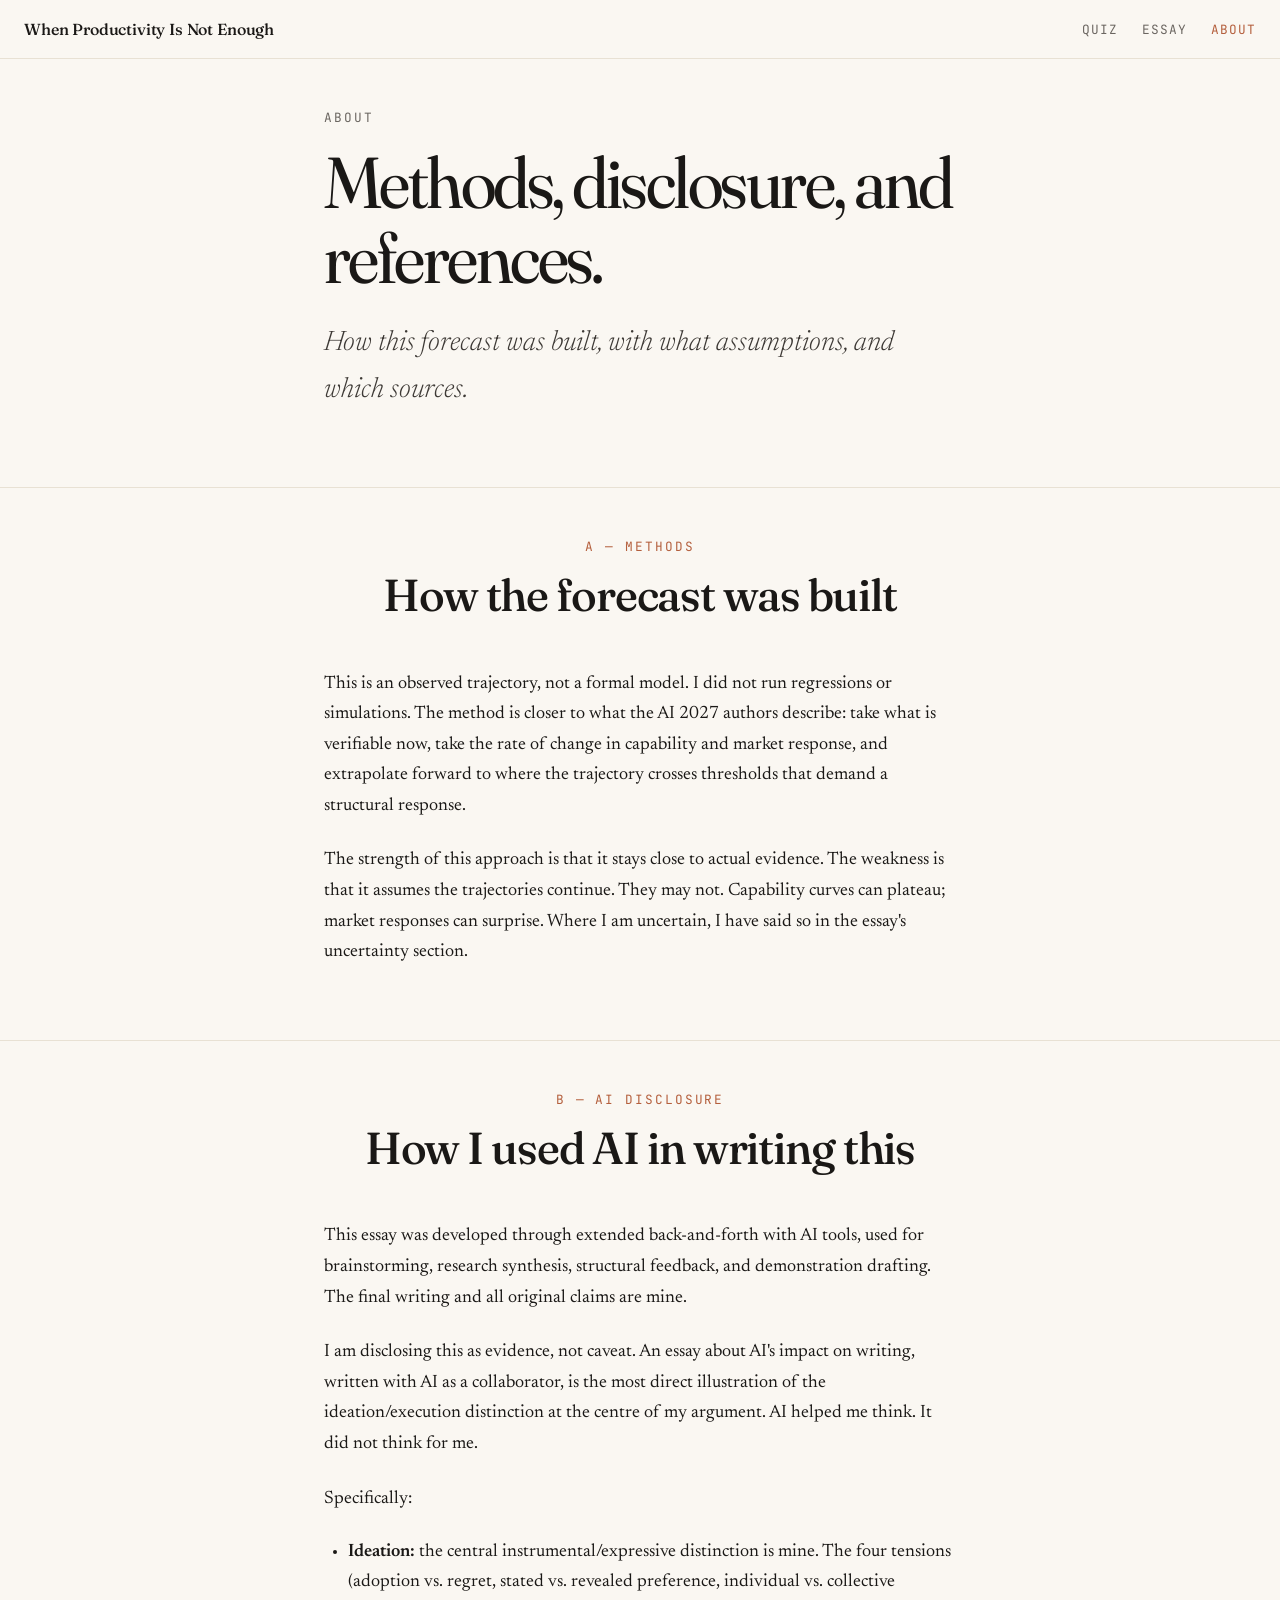
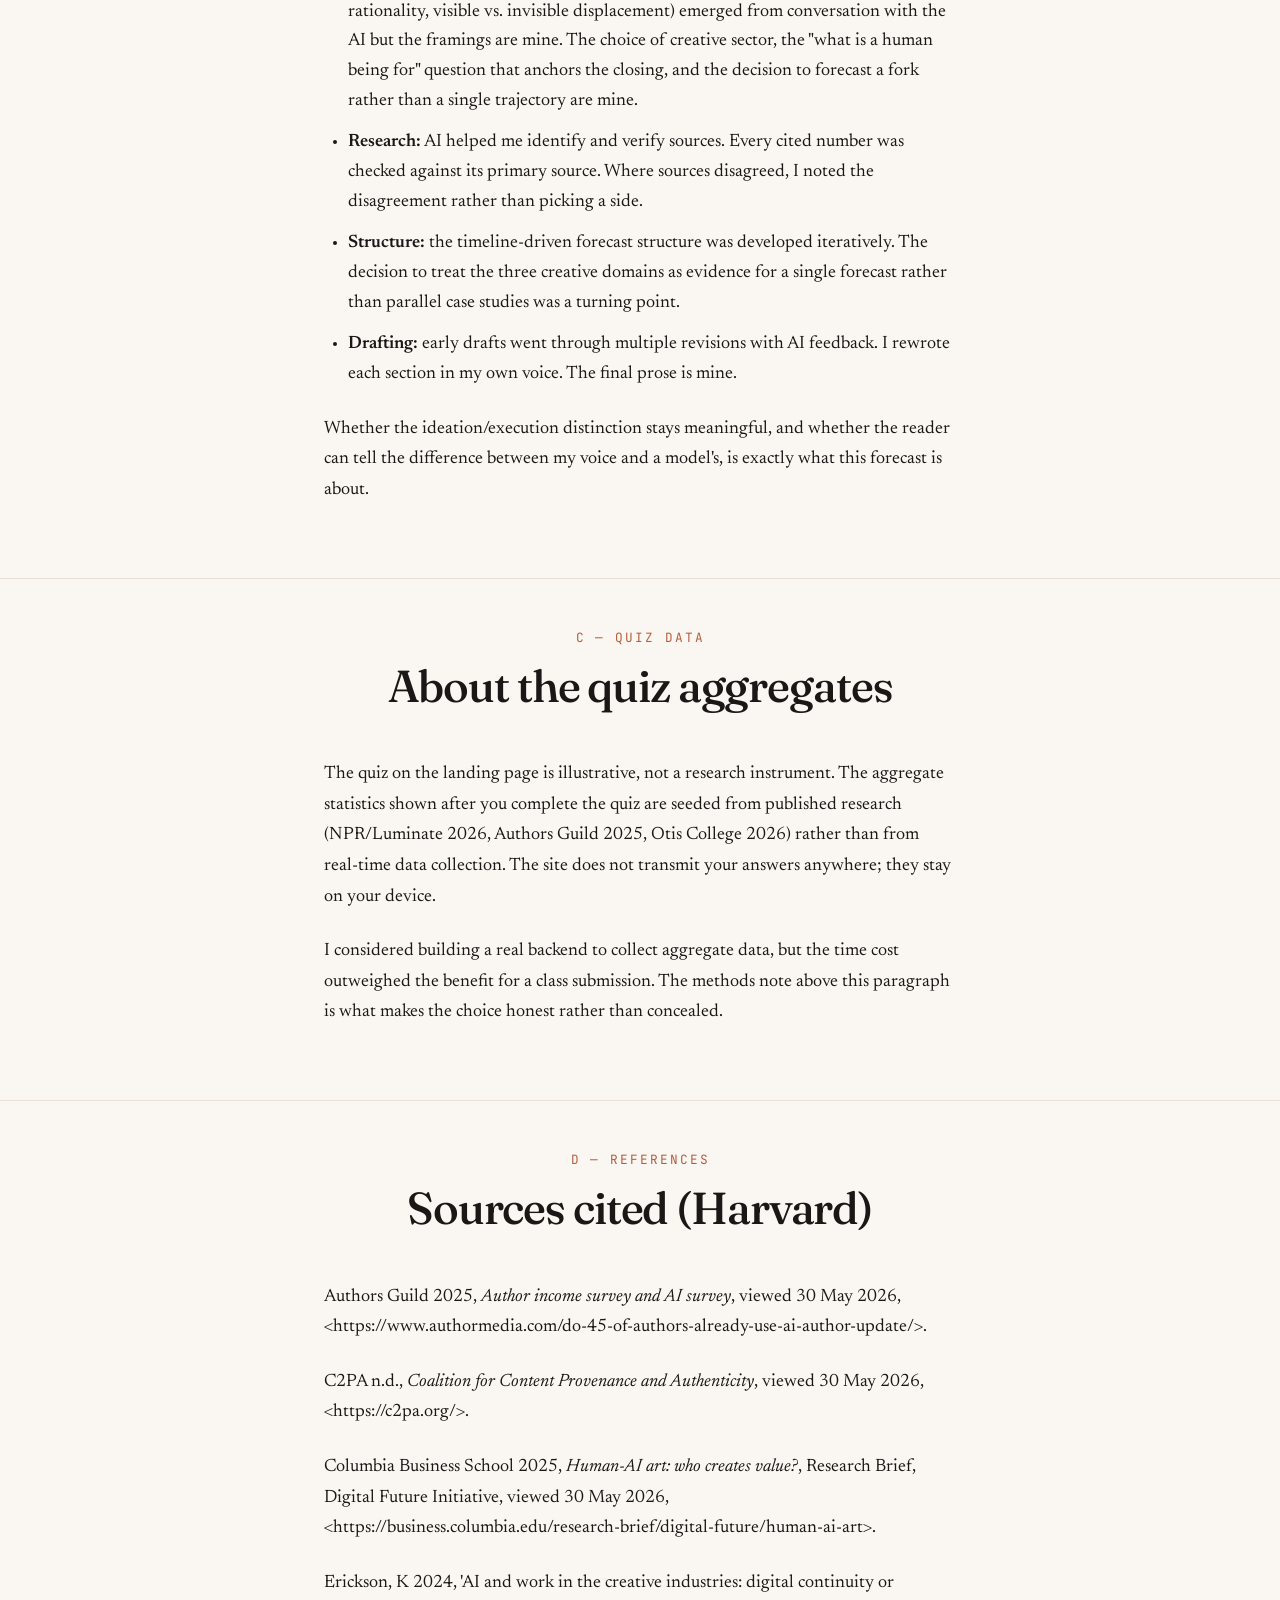
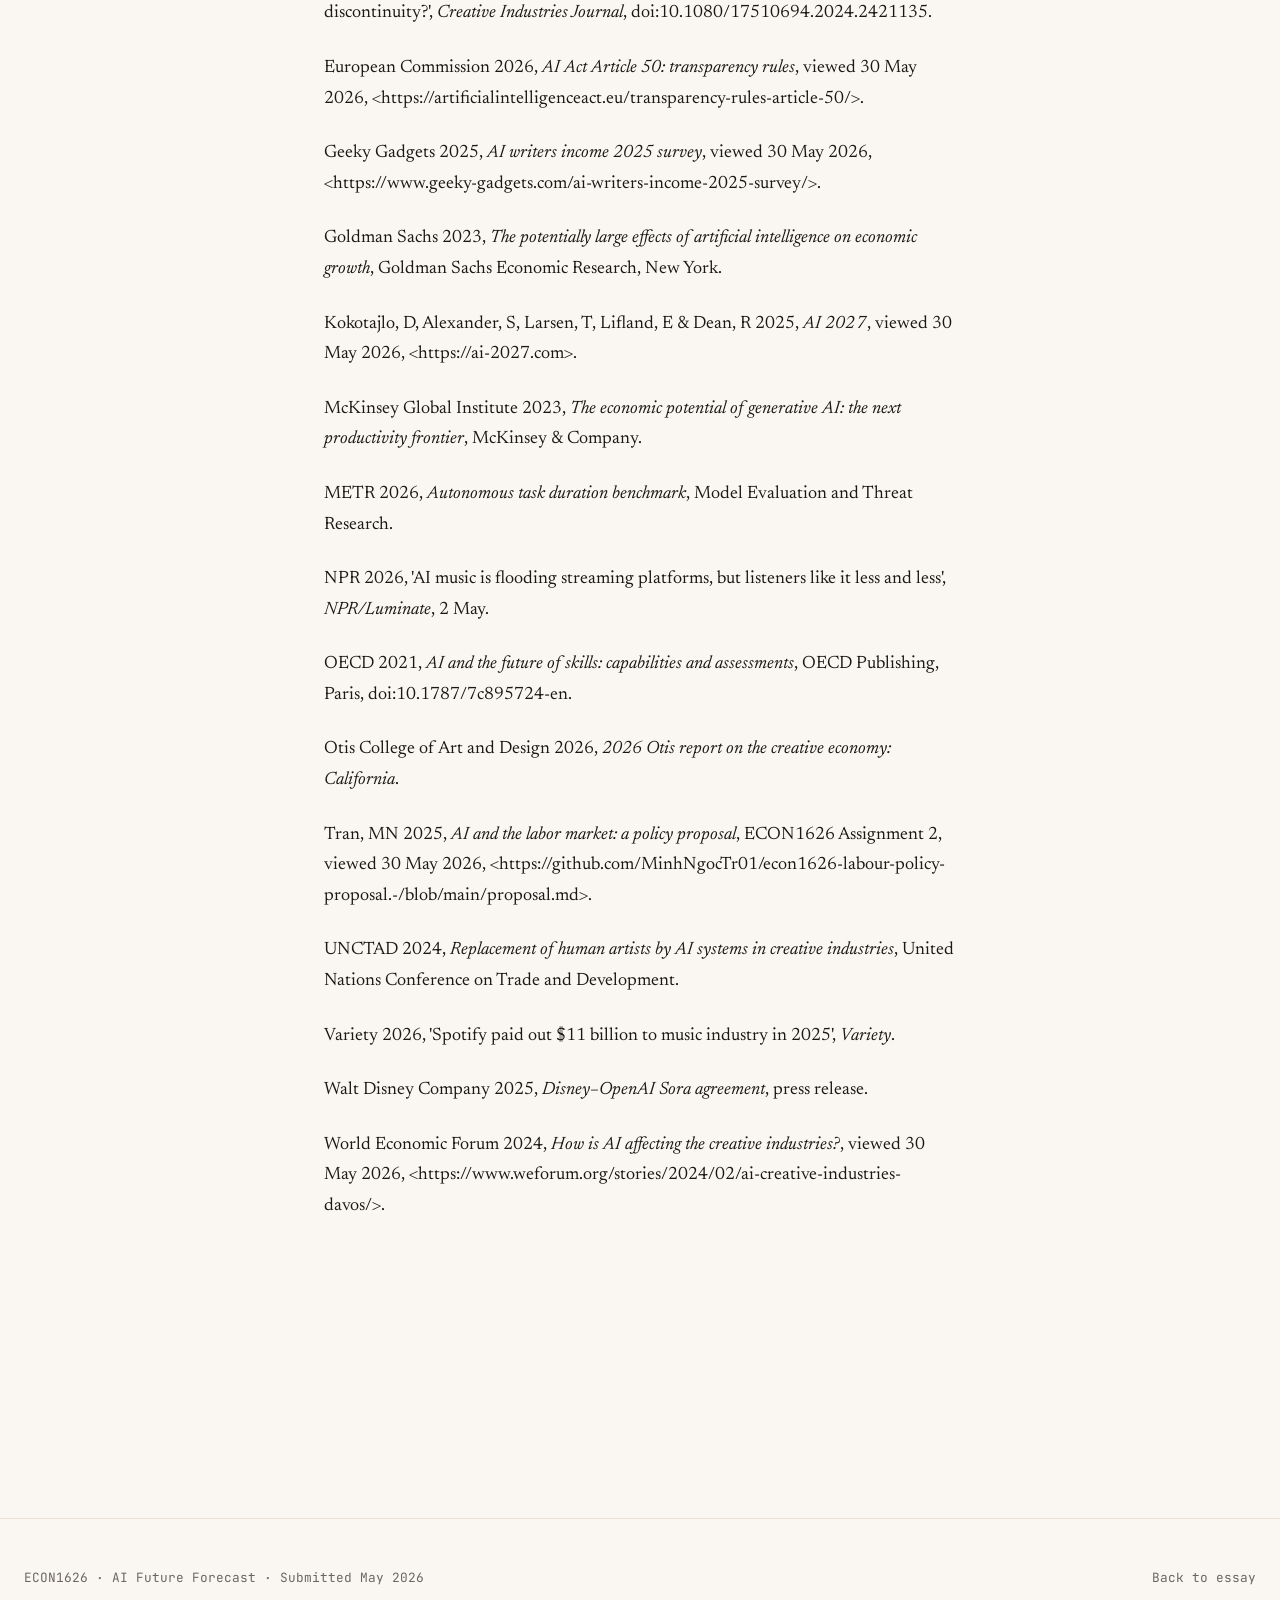
==== commit 89b034e2: "Fix loading error" ====
--- a/about.html
+++ b/about.html
@@ -107,6 +107,8 @@
 
         <p>Otis College of Art and Design 2026, <em>2026 Otis report on the creative economy: California</em>.</p>
 
+        <p>Tran, MN 2025, <em>AI and the labor market: a policy proposal</em>, ECON1626 Assignment 2, viewed 30 May 2026, &lt;https://github.com/MinhNgocTr01/econ1626-labour-policy-proposal.-/blob/main/proposal.md&gt;.</p>
+
         <p>UNCTAD 2024, <em>Replacement of human artists by AI systems in creative industries</em>, United Nations Conference on Trade and Development.</p>
 
         <p>Variety 2026, 'Spotify paid out $11 billion to music industry in 2025', <em>Variety</em>.</p>
